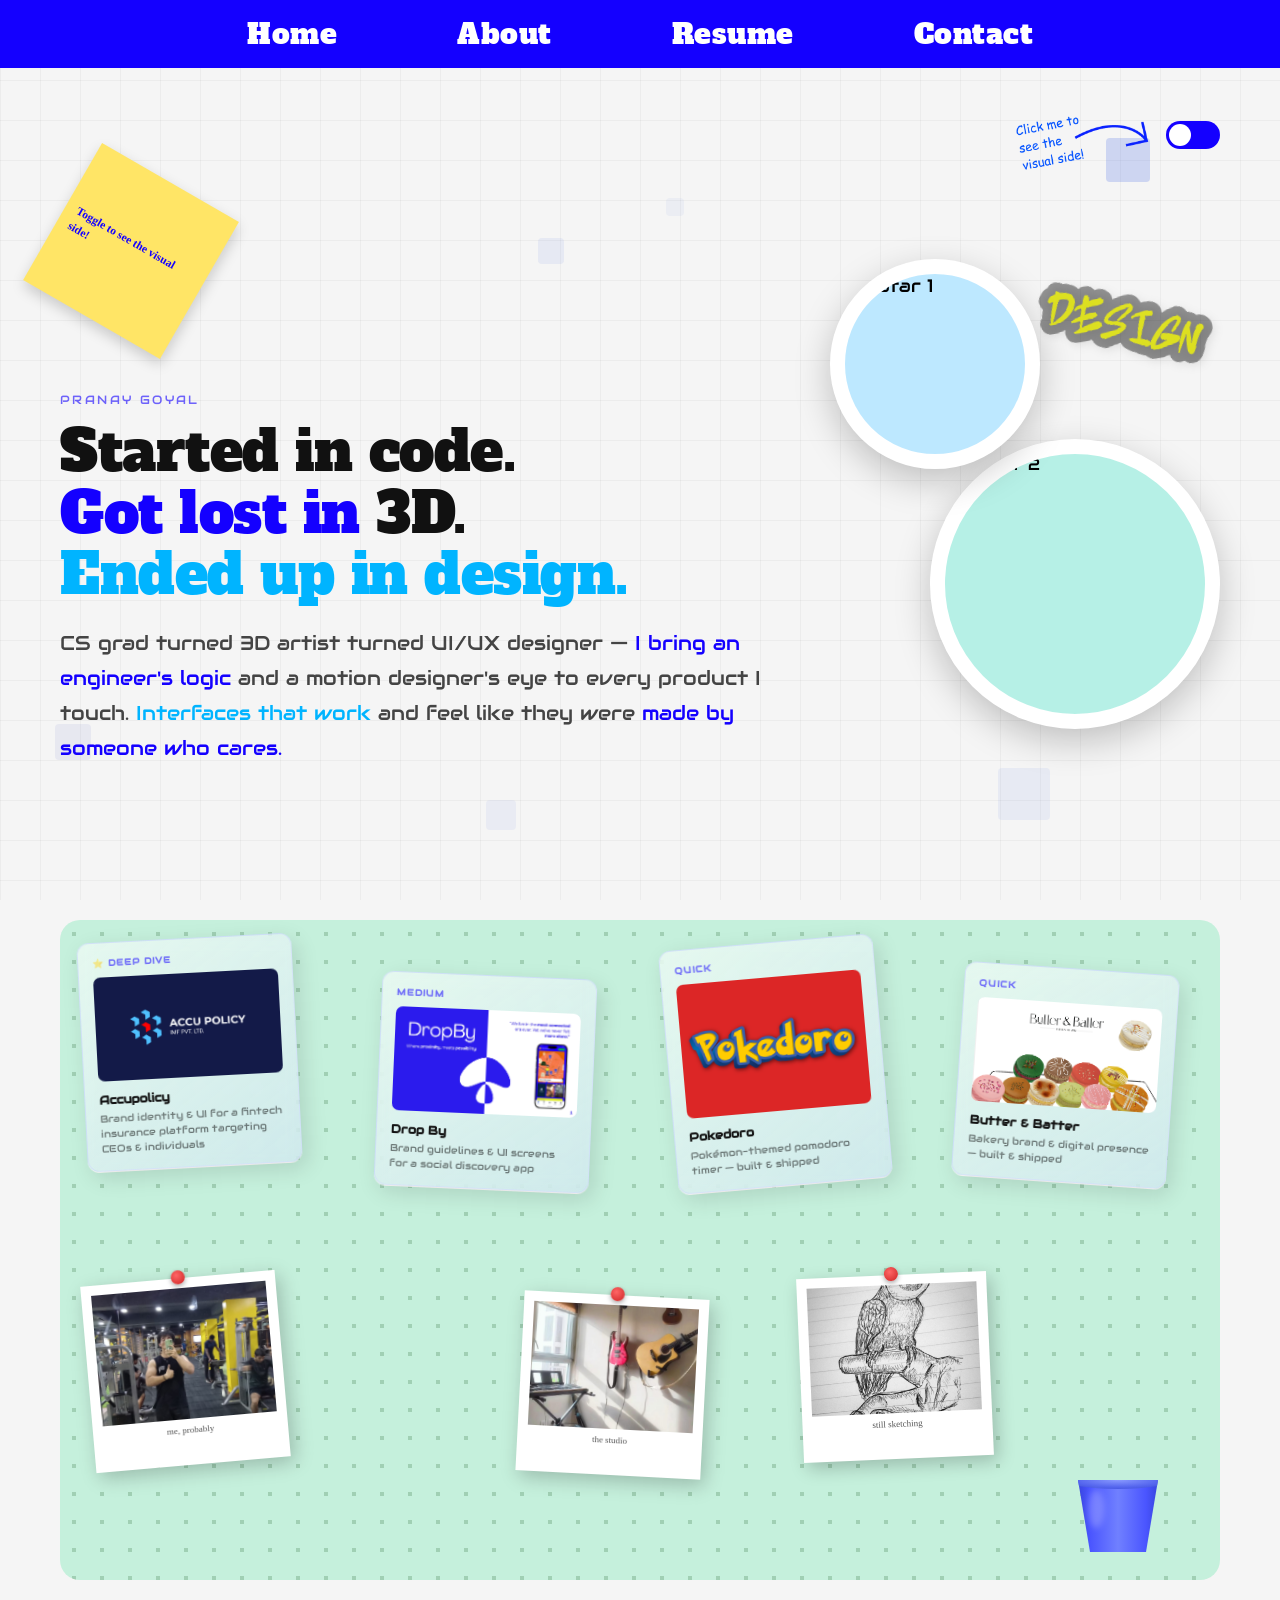
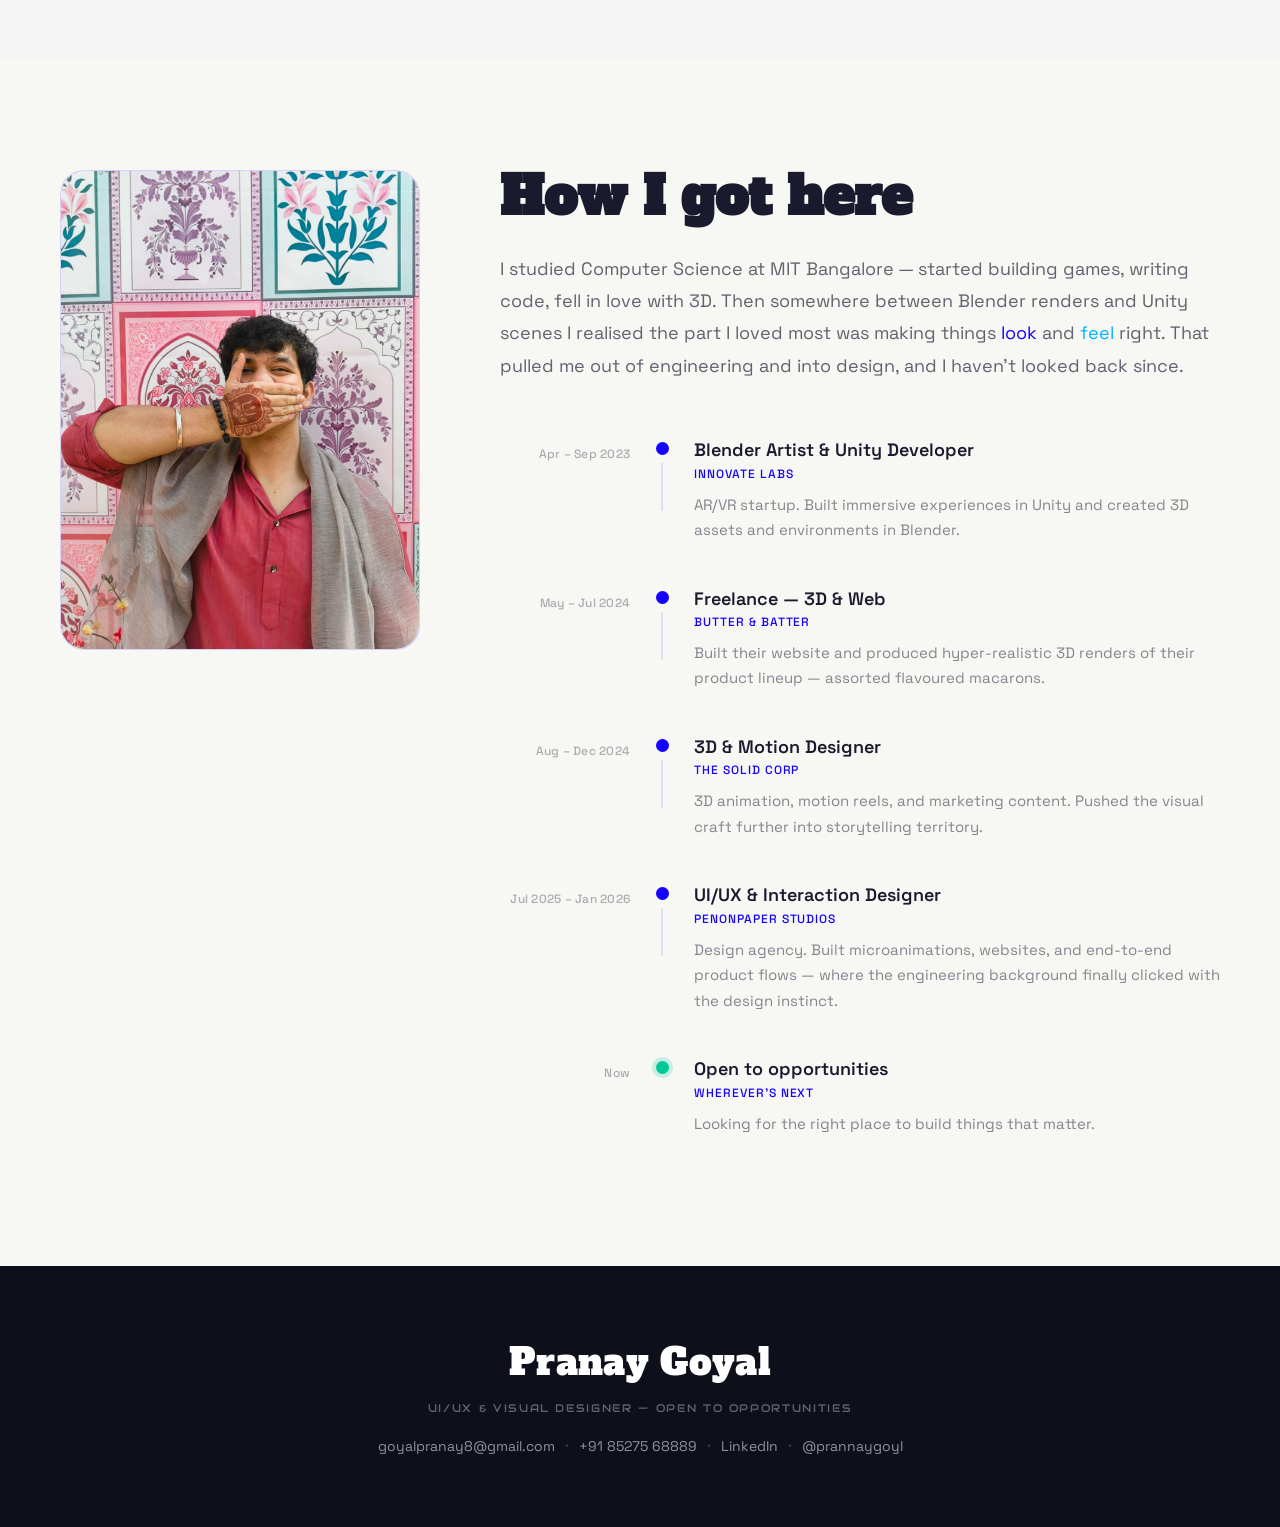
==== index.html @ 70f7b1a8 "ship it" ====
<!DOCTYPE html>
<html lang="en">
<head>
    <meta charset="UTF-8">
    <meta name="viewport" content="width=device-width, initial-scale=1.0">
    <title>Portfolio</title>
    <link href="https://fonts.googleapis.com/css2?family=Alfa+Slab+One&family=Audiowide&family=Space+Grotesk:wght@400;500;600&display=swap" rel="stylesheet">
    <link rel="stylesheet" href="styles.css">
</head>
<body>

    <!-- Canvas for interactive grid -->
    <canvas id="gridCanvas"></canvas>

    <!-- Navbar -->
    <nav>
        <a href="#">Home</a>
        <a href="#about">About</a>
        <a href="assets/PRANAY GOYAL RESUME.pdf" target="_blank">Resume</a>
        <a href="#contact">Contact</a>
    </nav>

    <!-- ===== MAIN HERO ===== -->
    <main class="main-section">

        <!-- Decorative squares -->
        <div class="deco" style="width:44px;height:44px;top:70px;right:130px;"></div>
        <div class="deco" style="width:26px;height:26px;top:170px;left:42%;opacity:0.38;"></div>
        <div class="deco" style="width:52px;height:52px;bottom:90px;right:230px;opacity:0.32;"></div>
        <div class="deco" style="width:30px;height:30px;bottom:80px;left:38%;opacity:0.28;"></div>
        <div class="deco" style="width:18px;height:18px;top:130px;left:52%;opacity:0.22;"></div>
        <div class="deco" style="width:36px;height:36px;bottom:150px;left:55px;opacity:0.28;background:rgba(90,110,195,0.3);"></div>

        <!-- Toggle -->
        <div class="toggle-area" id="toggleArea">
            <img src="assets/VisualSideButton.png" alt="Click to see the visual side" class="toggle-btn-img">
            <div class="toggle-switch"></div>
        </div>

        <!-- Centred hero content -->
        <div class="hero-inner">

            <!-- Left content -->
            <div class="hero-left">
                <div class="sticky-note" id="stickyNote">
                    <p>Toggle to see the visual side!</p>
                </div>

                <p class="hero-name">Pranay Goyal</p>

                <h1 class="hero-headline">
                    Started in code.<br>
                    <span class="blue">Got lost in</span> 3D.<br>
                    <span class="cyan">Ended up in design.</span>
                </h1>

                <p class="hero-body">
                    CS grad turned 3D artist turned UI/UX designer —
                    <span class="blue">I bring an engineer's logic</span> and a
                    motion designer's eye to every product I touch.
                    <span class="cyan">Interfaces that work</span> and feel
                    like they were <span class="blue">made by someone who cares.</span>
                </p>
            </div>

            <!-- Right circles + sticker -->
            <div class="hero-right">
                <div class="circles-wrapper" id="circlesWrapper">
                    <div class="circle circle-1">
                        <img src="assets/avatar1.png" alt="Avatar 1">
                    </div>
                    <div class="circle circle-2">
                        <img src="assets/avatar2.png" alt="Avatar 2">
                    </div>
                    <img src="assets/Grafitti.png" alt="DESIGN" class="design-sticker">
                </div>
            </div>

        </div>
    </main>

    <!-- ===== PEGBOARD ===== -->
    <section class="pegboard-section">
        <div class="pegboard-inner">
            <div class="pegboard" id="pegboard">

                <!-- ===== UX CARDS (light mode) ===== -->
                <div class="project-card" data-type="ux" data-href="accupolicy.html"
                     data-init-top="18" data-init-left="22"
                     style="--rot:-3deg; top:18px; left:22px;">
                    <div class="card-badge">⭐ Deep Dive</div>
                    <div class="card-imgs card-imgs--single">
                        <div class="card-img"><img src="assets/AccupolicyHero.jpg" alt="Accupolicy"></div>
                    </div>
                    <div class="card-title">Accupolicy</div>
                    <div class="card-desc">Brand identity & UI for a fintech insurance platform targeting CEOs & individuals</div>
                </div>

                <div class="project-card" data-type="ux" data-href="dropby.html"
                     data-init-top="55" data-init-left="318"
                     style="--rot:2.5deg; top:55px; left:318px;">
                    <div class="card-badge">Medium</div>
                    <div class="card-imgs card-imgs--single">
                        <div class="card-img"><img src="DropByAssets/ilovepdf_pages-to-jpg/DropBy_page-0001.jpg" alt="Drop By"></div>
                    </div>
                    <div class="card-title">Drop By</div>
                    <div class="card-desc">Brand guidelines & UI screens for a social discovery app</div>
                </div>

                <div class="project-card" data-type="ux" data-href="pokedoro.html"
                     data-init-top="22" data-init-left="608"
                     style="--rot:-5deg; top:22px; left:608px;">
                    <div class="card-badge">Quick</div>
                    <div class="card-imgs card-imgs--single">
                        <div class="card-img"><img src="assets/Screenshot 2025-05-31 222152.png" alt="Pokedoro"></div>
                    </div>
                    <div class="card-title">Pokedoro</div>
                    <div class="card-desc">Pokémon-themed pomodoro timer — built & shipped</div>
                </div>

                <div class="project-card" data-type="ux" data-href="butter-batter.html"
                     data-init-top="48" data-init-left="898"
                     style="--rot:4deg; top:48px; left:898px;">
                    <div class="card-badge">Quick</div>
                    <div class="card-imgs card-imgs--single">
                        <div class="card-img"><img src="assets/image.png" alt="Butter & Batter"></div>
                    </div>
                    <div class="card-title">Butter & Batter</div>
                    <div class="card-desc">Bakery brand & digital presence — built & shipped</div>
                </div>

                <!-- ===== VISUAL CARDS (dark mode) ===== -->
                <div class="project-card visual" data-type="visual" data-href="center-fresh.html"
                     data-init-top="18" data-init-left="22"
                     style="--rot:3deg; top:18px; left:22px;">
                    <div class="card-badge">Medium</div>
                    <div class="card-imgs card-imgs--single">
                        <div class="card-img"><img src="assets/CenterFreshHero.jpg" alt="Center Fresh"></div>
                    </div>
                    <div class="card-title">Center Fresh</div>
                    <div class="card-desc">Brand campaign — visual identity & creative direction</div>
                </div>

                <div class="project-card visual" data-type="visual" data-href="exporio.html"
                     data-init-top="55" data-init-left="318"
                     style="--rot:-2deg; top:55px; left:318px;">
                    <div class="card-badge">Medium</div>
                    <div class="card-imgs card-imgs--single">
                        <div class="card-img"><img src="exporioassets/3.jpg" alt="Exporio"></div>
                    </div>
                    <div class="card-title">Exporio Rebrand</div>
                    <div class="card-desc">Visual rebrand — brand identity & design system</div>
                </div>

                <div class="project-card visual" data-type="visual" data-href="3d-animation.html"
                     data-init-top="22" data-init-left="608"
                     style="--rot:4deg; top:22px; left:608px;">
                    <div class="card-badge">Quick</div>
                    <div class="card-imgs card-imgs--single">
                        <div class="card-img"><img src="assets/ducksducks.png" alt="3D Animation"></div>
                    </div>
                    <div class="card-title">3D Animation</div>
                    <div class="card-desc">Compilation of 3D renders & animation work</div>
                </div>

                <div class="project-card visual" data-type="visual" data-href="motion-reel.html"
                     data-init-top="48" data-init-left="898"
                     style="--rot:-3.5deg; top:48px; left:898px;">
                    <div class="card-badge">Quick</div>
                    <div class="card-imgs card-imgs--single">
                        <div class="card-img"><img src="assets/RenewBuyHero.png" alt="Motion Reel"></div>
                    </div>
                    <div class="card-title">Motion Reel</div>
                    <div class="card-desc">Motion graphics compilation reel</div>
                </div>

                <!-- Photo cards — light mode set -->
                <!-- Photo cards — light mode set -->
                <div class="peg-photo peg-photo--ux" style="width:195px; top:358px; left:28px; transform:rotate(-5deg);">
                    <div class="peg-pin"></div>
                    <img src="assets/WhatsApp Image 2026-03-25 at 07.44.25.jpeg" alt="gym selfie" class="peg-photo-img">
                    <div class="peg-photo-caption">me, probably</div>
                </div>

                <div class="peg-photo peg-photo--ux" style="width:185px; top:375px; left:460px; transform:rotate(3deg);">
                    <div class="peg-pin"></div>
                    <img src="assets/WhatsApp Image 2026-03-25 at 07.41.17.jpeg" alt="guitar room" class="peg-photo-img">
                    <div class="peg-photo-caption">the studio</div>
                </div>

                <div class="peg-photo peg-photo--ux" style="width:190px; top:355px; left:740px; transform:rotate(-2.5deg);">
                    <div class="peg-pin"></div>
                    <img src="assets/WhatsApp Image 2026-03-25 at 07.40.39.jpeg" alt="owl sketch" class="peg-photo-img">
                    <div class="peg-photo-caption">still sketching</div>
                </div>

                <!-- Photo cards — dark mode set -->
                <div class="peg-photo peg-photo--visual" style="width:195px; top:358px; left:28px; transform:rotate(-5deg);">
                    <div class="peg-pin"></div>
                    <img src="assets/GuitarPic.jpeg" alt="playing guitar on stage" class="peg-photo-img">
                    <div class="peg-photo-caption">Influencer era</div>
                </div>

                <div class="peg-photo peg-photo--visual" style="width:185px; top:375px; left:460px; transform:rotate(3deg);">
                    <div class="peg-pin"></div>
                    <img src="assets/WhatsApp Image 2026-03-25 at 07.44.25.jpeg" alt="gym selfie" class="peg-photo-img">
                    <div class="peg-photo-caption">me, probably</div>
                </div>

                <div class="peg-photo peg-photo--visual" style="width:190px; top:355px; left:740px; transform:rotate(-2.5deg);">
                    <div class="peg-pin"></div>
                    <img src="assets/WhatsApp Image 2026-03-25 at 07.38.11.jpeg" alt="mountain vibes" class="peg-photo-img">
                    <div class="peg-photo-caption">vibes only</div>
                </div>

                <!-- Skills bin -->
                <div class="skills-bin">
                    <!-- Light mode: UX tools -->
                    <div class="bin-cards bin-cards--ux">
                        <div class="skill-tile">
                            <!-- Figma (inline SVG — PDF not usable as img) -->
                            <svg viewBox="0 0 24 24" fill="#1E1E1E" width="26" height="26" xmlns="http://www.w3.org/2000/svg"><path d="M15.852 8.981h-4.588V0h4.588c2.476 0 4.49 2.014 4.49 4.49s-2.014 4.491-4.49 4.491zM12.735 7.51h3.117c1.665 0 3.019-1.355 3.019-3.019s-1.355-3.019-3.019-3.019h-3.117V7.51zm0 1.471H8.148c-2.476 0-4.49-2.014-4.49-4.49S5.672 0 8.148 0h4.588v8.981zm-4.587-7.51c-1.665 0-3.019 1.355-3.019 3.019s1.354 3.02 3.019 3.02h3.117V1.471H8.148zm4.587 15.019H8.148c-2.476 0-4.49-2.014-4.49-4.49s2.014-4.49 4.49-4.49h4.588v8.98zM8.148 8.981c-1.665 0-3.019 1.355-3.019 3.019s1.355 3.019 3.019 3.019h3.117V8.981H8.148zM8.172 24c-2.489 0-4.515-2.014-4.515-4.49s2.014-4.49 4.49-4.49h4.588v4.441c0 2.503-2.047 4.539-4.563 4.539zm-.024-7.51a3.023 3.023 0 0 0-3.019 3.019c0 1.665 1.365 3.019 3.044 3.019 1.705 0 3.093-1.376 3.093-3.068v-2.97H8.148zm7.704 0h-.098c-2.476 0-4.49-2.014-4.49-4.49s2.014-4.49 4.49-4.49h.098c2.476 0 4.49 2.014 4.49 4.49s-2.014 4.49-4.49 4.49zm-.097-7.509c-1.665 0-3.019 1.355-3.019 3.019s1.355 3.019 3.019 3.019h.098c1.665 0 3.019-1.355 3.019-3.019s-1.355-3.019-3.019-3.019h-.098z"/></svg>
                        </div>
                        <div class="skill-tile">
                            <img src="assets/Adobe Illustrator CC Old.svg" alt="Adobe Illustrator">
                        </div>
                        <div class="skill-tile">
                            <img src="assets/Claude.svg" alt="Claude">
                        </div>
                    </div>
                    <!-- Dark mode: Motion & 3D tools -->
                    <div class="bin-cards bin-cards--visual">
                        <div class="skill-tile">
                            <img src="assets/Adobe After Effects.svg" alt="After Effects">
                        </div>
                        <div class="skill-tile">
                            <img src="assets/Adobe Premiere 2020 Years.svg" alt="Premiere Pro" style="width:48px;height:48px;">
                        </div>
                        <div class="skill-tile">
                            <!-- Blender (no file provided — inline SVG) -->
                            <svg viewBox="0 0 24 24" fill="#1E1E1E" width="26" height="26" xmlns="http://www.w3.org/2000/svg"><path d="M12.51 13.214c.046-.8.438-1.506 1.03-2.006a3.424 3.424 0 0 1 2.212-.79c.85 0 1.631.3 2.211.79.592.5.983 1.206 1.028 2.005.045.823-.285 1.586-.865 2.153a3.389 3.389 0 0 1-2.374.938 3.393 3.393 0 0 1-2.376-.938c-.58-.567-.91-1.33-.865-2.152M7.35 14.831c.006.314.106.922.256 1.398a7.372 7.372 0 0 0 1.593 2.757 8.227 8.227 0 0 0 2.787 2.001 8.947 8.947 0 0 0 3.66.76 8.964 8.964 0 0 0 3.657-.772 8.285 8.285 0 0 0 2.785-2.01 7.428 7.428 0 0 0 1.592-2.762 6.964 6.964 0 0 0 .25-3.074 7.123 7.123 0 0 0-1.016-2.779 7.764 7.764 0 0 0-1.852-2.043h.002L13.566 2.55l-.02-.015c-.492-.378-1.319-.376-1.86.002-.547.382-.609 1.015-.123 1.415l-.001.001 3.126 2.543-9.53.01h-.013c-.788.001-1.545.518-1.695 1.172-.154.665.38 1.217 1.2 1.22V8.9l4.83-.01-8.62 6.617-.034.025c-.813.622-1.075 1.658-.563 2.313.52.667 1.625.668 2.447.004L7.414 14s-.069.52-.063.831zm12.09 1.741c-.97.988-2.326 1.548-3.795 1.55-1.47.004-2.827-.552-3.797-1.538a4.51 4.51 0 0 1-1.036-1.622 4.282 4.282 0 0 1 .282-3.519 4.702 4.702 0 0 1 1.153-1.371c.942-.768 2.141-1.183 3.396-1.185 1.256-.002 2.455.41 3.398 1.175.48.391.87.854 1.152 1.367a4.28 4.28 0 0 1 .522 1.706 4.236 4.236 0 0 1-.239 1.811 4.54 4.54 0 0 1-1.035 1.626"/></svg>
                        </div>
                    </div>
                    <div class="bin-bucket"></div>
                </div>

            </div>
        </div>
    </section>

    <!-- ===== JOURNEY SECTION ===== -->
    <section class="journey-section" id="about">
        <div class="journey-inner">

            <!-- Big photo column -->
            <div class="journey-photo-col">
                <div class="journey-photo">
                    <img src="assets/MehendiPic.jpeg" alt="Pranay Goyal" style="width:100%;height:100%;object-fit:cover;object-position:center top;border-radius:inherit;display:block;">
                </div>
            </div>

            <!-- Content column -->
            <div class="journey-content-col">

            <div class="journey-header">
                <h2 class="journey-title">How I got here</h2>
                <p class="journey-bio">
                    I studied Computer Science at MIT Bangalore — started building games, writing code,
                    fell in love with 3D. Then somewhere between Blender renders and Unity scenes I realised
                    the part I loved most was making things <span class="blue">look</span> and
                    <span class="cyan">feel</span> right. That pulled me out of engineering and into design,
                    and I haven't looked back since.
                </p>
            </div>

            <div class="timeline">

                <div class="tl-entry">
                    <div class="tl-left">
                        <span class="tl-date">Apr – Sep 2023</span>
                    </div>
                    <div class="tl-mid">
                        <div class="tl-dot"></div>
                        <div class="tl-line"></div>
                    </div>
                    <div class="tl-right">
                        <div class="tl-role">Blender Artist & Unity Developer</div>
                        <div class="tl-company">Innovate Labs</div>
                        <div class="tl-desc">AR/VR startup. Built immersive experiences in Unity and created 3D assets and environments in Blender.</div>
                    </div>
                </div>

                <div class="tl-entry">
                    <div class="tl-left">
                        <span class="tl-date">May – Jul 2024</span>
                    </div>
                    <div class="tl-mid">
                        <div class="tl-dot"></div>
                        <div class="tl-line"></div>
                    </div>
                    <div class="tl-right">
                        <div class="tl-role">Freelance — 3D & Web</div>
                        <div class="tl-company">Butter & Batter</div>
                        <div class="tl-desc">Built their website and produced hyper-realistic 3D renders of their product lineup — assorted flavoured macarons.</div>
                    </div>
                </div>

                <div class="tl-entry">
                    <div class="tl-left">
                        <span class="tl-date">Aug – Dec 2024</span>
                    </div>
                    <div class="tl-mid">
                        <div class="tl-dot"></div>
                        <div class="tl-line"></div>
                    </div>
                    <div class="tl-right">
                        <div class="tl-role">3D & Motion Designer</div>
                        <div class="tl-company">The Solid Corp</div>
                        <div class="tl-desc">3D animation, motion reels, and marketing content. Pushed the visual craft further into storytelling territory.</div>
                    </div>
                </div>

                <div class="tl-entry">
                    <div class="tl-left">
                        <span class="tl-date">Jul 2025 – Jan 2026</span>
                    </div>
                    <div class="tl-mid">
                        <div class="tl-dot"></div>
                        <div class="tl-line"></div>
                    </div>
                    <div class="tl-right">
                        <div class="tl-role">UI/UX & Interaction Designer</div>
                        <div class="tl-company">PenOnPaper Studios</div>
                        <div class="tl-desc">Design agency. Built microanimations, websites, and end-to-end product flows — where the engineering background finally clicked with the design instinct.</div>
                    </div>
                </div>

                <div class="tl-entry tl-now">
                    <div class="tl-left">
                        <span class="tl-date">Now</span>
                    </div>
                    <div class="tl-mid">
                        <div class="tl-dot"></div>
                    </div>
                    <div class="tl-right">
                        <div class="tl-role">Open to opportunities</div>
                        <div class="tl-company">Wherever's next</div>
                        <div class="tl-desc">Looking for the right place to build things that matter.</div>
                    </div>
                </div>

            </div><!-- end timeline -->
            </div><!-- end journey-content-col -->
        </div><!-- end journey-inner -->
    </section>

    <!-- ===== FOOTER ===== -->
    <footer class="site-footer" id="contact">
        <div class="footer-inner">
            <div class="footer-name">Pranay Goyal</div>
            <div class="footer-tagline">UI/UX & Visual Designer — open to opportunities</div>
            <div class="footer-links">
                <a href="mailto:goyalpranay8@gmail.com" class="footer-link">goyalpranay8@gmail.com</a>
                <span class="footer-dot">·</span>
                <a href="tel:+918527568889" class="footer-link">+91 85275 68889</a>
                <span class="footer-dot">·</span>
                <a href="https://www.linkedin.com/in/pranay-goyal-0a65b3248/" target="_blank" class="footer-link">LinkedIn</a>
                <span class="footer-dot">·</span>
                <a href="https://www.instagram.com/prannaygoyl" target="_blank" class="footer-link">@prannaygoyl</a>
            </div>
        </div>
    </footer>

    <script src="script.js"></script>
</body>
</html>
---- styles.css ----
:root {
    --blue: #1400FF;
    --cyan: #00B4FF;
}

* { margin: 0; padding: 0; box-sizing: border-box; }

.no-transition, .no-transition * { transition: none !important; }

body {
    font-family: 'Audiowide', sans-serif;
    background: #f5f5f5;
    overflow-x: hidden;
    transition: background 0.5s ease, color 0.5s ease;
}

/* ==================== VISUAL MODE (inverted) ==================== */
body.visual-mode {
    background: #0d0d1a;
}

body.visual-mode nav {
    background: #0a0aee;
}

body.visual-mode .hero-headline {
    color: #ffffff;
}

body.visual-mode .hero-body {
    color: #b0b8cc;
}

body.visual-mode .blue {
    color: #6677ff;
}

body.visual-mode .cyan {
    color: #00d4ff;
}

body.visual-mode .toggle-label {
    color: #ddd;
}

body.visual-mode .sticky-note {
    background: #2a2a1a;
    box-shadow: 3px 5px 14px rgba(0,0,0,0.5);
}

body.visual-mode .sticky-note p:first-child {
    color: #6677ff;
}

body.visual-mode .deco {
    background: rgba(80, 100, 255, 0.18);
}

body.visual-mode .pegboard {
    background-color: #03080f;
    background-image: radial-gradient(circle, rgba(0, 255, 180, 0.3) 2.5px, transparent 2.5px);
    box-shadow:
        inset 0 0 60px rgba(0, 255, 180, 0.06),
        inset 0 0 120px rgba(0, 100, 255, 0.08),
        0 0 40px rgba(0, 200, 150, 0.12);
}

/* ==================== GRID BACKGROUND ==================== */
#gridCanvas {
    position: fixed;
    inset: 0;
    z-index: 0;
    pointer-events: none;
}

/* ==================== NAVBAR ==================== */
nav {
    position: relative;
    z-index: 100;
    background: var(--blue);
    display: flex;
    justify-content: center;
    gap: 120px;
    padding: 15px 0;
}

nav a {
    font-family: 'Alfa Slab One', serif;
    font-size: 28px;
    color: white;
    text-decoration: none;
    letter-spacing: 0.5px;
    transition: opacity 0.2s;
}
nav a:hover { opacity: 0.75; }

/* ==================== MAIN SECTION ==================== */
.main-section {
    position: relative;
    z-index: 1;
    min-height: calc(100vh - 58px);
    display: flex;
    align-items: center;
    justify-content: center;
    padding: 80px 60px 60px;
    overflow: hidden;
}

.hero-inner {
    display: flex;
    align-items: center;
    justify-content: center;
    width: 100%;
    max-width: 1400px;
    gap: 30px;
}

/* Decorative scattered squares */
.deco {
    position: absolute;
    border-radius: 4px;
    background: rgba(100, 130, 230, 0.28);
    pointer-events: none;
}

/* ==================== TOGGLE ==================== */
.toggle-area {
    position: absolute;
    top: 28px;
    right: 60px;
    display: flex;
    align-items: center;
    gap: 12px;
    cursor: pointer;
    user-select: none;
}

.toggle-btn-img {
    width: 140px;
    height: auto;
    object-fit: contain;
    transition: transform 0.2s;
}

.toggle-area:hover .toggle-btn-img { transform: scale(1.05); }

/* Blue toggle switch */
.toggle-switch {
    width: 54px;
    height: 28px;
    background: var(--blue);
    border-radius: 14px;
    position: relative;
    flex-shrink: 0;
    transition: background 0.3s;
}

.toggle-switch::after {
    content: '';
    position: absolute;
    width: 22px;
    height: 22px;
    background: white;
    border-radius: 50%;
    top: 3px;
    left: 3px;
    transition: transform 0.35s cubic-bezier(0.34, 1.56, 0.64, 1);
}

.toggle-area.on .toggle-switch::after { transform: translateX(26px); }

/* ==================== HERO LEFT ==================== */
.hero-left {
    flex: 1;
    max-width: 780px;
    position: relative;
    padding-top: 160px;
}

/* Sticky note */
.sticky-note {
    position: absolute;
    top: -60px;
    left: -8px;
    width: 158px;
    height: 158px;
    background: #FFE566;
    padding: 14px 12px;
    transform: rotate(30deg);
    box-shadow: 3px 5px 14px rgba(0,0,0,0.18);
    cursor: pointer;
    display: flex;
    flex-direction: column;
    justify-content: space-around;
    transition: transform 0.25s ease, box-shadow 0.25s ease;
}

.sticky-note:hover {
    transform: rotate(30deg) translateY(-12px);
    box-shadow: 6px 18px 32px rgba(0,0,0,0.25);
}

.sticky-note p {
    font-family: 'Comic Sans MS', 'Comic Sans', cursive;
    font-size: 11.5px;
    font-weight: 700;
    line-height: 1.45;
}
.sticky-note p { color: var(--blue); }

.hero-name {
    font-family: 'Audiowide', sans-serif;
    font-size: 12px;
    font-weight: 400;
    letter-spacing: 0.2em;
    text-transform: uppercase;
    color: var(--blue);
    opacity: 0.6;
    margin: 0 0 14px;
}

body.visual-mode .hero-name { color: #6af0c8; }

.hero-headline {
    font-family: 'Alfa Slab One', serif;
    font-size: 56px;
    font-weight: 400;
    line-height: 1.1;
    letter-spacing: -0.5px;
    color: #111;
}

.blue { color: var(--blue); }
.cyan { color: var(--cyan); }

.hero-body {
    margin-top: 20px;
    font-family: 'Audiowide', sans-serif;
    font-size:20px;
    line-height: 1.75;
    color: #444;
    max-width: 720px;
}

/* ==================== HERO RIGHT ==================== */
.hero-right {
    flex: 0 0 420px;
    position: relative;
    height: 520px;
    margin-left: 0;
}

.circles-wrapper {
    position: relative;
    width: 100%;
    height: 100%;
}

.circle {
    position: absolute;
    border-radius: 91%;
    overflow: hidden;
    display: flex;
    align-items: flex-end;
    justify-content: center;
    border: 15px solid white;
    box-shadow: 0 12px 36px rgba(0,0,0,0.22);
    transition:
        top 0.55s cubic-bezier(0.34, 1.56, 0.64, 1),
        left 0.55s cubic-bezier(0.34, 1.56, 0.64, 1),
        width 0.55s cubic-bezier(0.34, 1.56, 0.64, 1),
        height 0.55s cubic-bezier(0.34, 1.56, 0.64, 1);
}

.circle img {
    width: 100%;
    height: 100%;
    object-fit: cover;
    object-position: center center;
}

.circle-1 img {
    object-fit: cover;
    object-position: center top;
    transform: scale(1.15);
    transform-origin: top center;
}

/* Default: circle-1 (blue) small, circle-2 (green) large */
.circle-1 { background: #BDE8FF; width: 210px; height: 210px; top: 20px;  left: 30px;  z-index: 2; }
.circle-2 { background: #B6F0E6; width: 290px; height: 290px; top: 200px; left: 130px; z-index: 1; }

/* Swapped: circle-1 becomes large, circle-2 becomes small */
.circles-wrapper.swapped .circle-1 { width: 290px; height: 290px; top: 200px; left: 130px; }
.circles-wrapper.swapped .circle-2 { width: 210px; height: 210px; top: 20px;  left: 30px; }

.design-sticker {
    position: absolute;
    top: 20px;
    right: 0;
    width: 192px;
    z-index: 0;
    pointer-events: none;
    transform: rotate(-9deg);
    filter: drop-shadow(2px 3px 5px rgba(0,0,0,0.2));
}

/* ==================== PEGBOARD SECTION ==================== */
.pegboard-section {
    position: relative;
    z-index: 1;
    padding: 10px 60px 80px;
    display: flex;
    justify-content: center;
}

.pegboard-inner {
    width: 100%;
    max-width: 1200px;
}

.pegboard {
    background: #C5F0DC;
    background-image: radial-gradient(circle, rgba(140, 190, 158, 0.65) 2.5px, transparent 2.5px);
    background-size: 28px 28px;
    border-radius: 20px;
    min-height: 660px;
    position: relative;
    overflow: visible;
}

/* ==================== PROJECT CARD ==================== */
.project-card {
    position: absolute;
    width: 215px;
    background: linear-gradient(145deg, rgba(255,255,255,0.55) 0%, rgba(220,228,255,0.45) 100%);
    backdrop-filter: blur(8px);
    -webkit-backdrop-filter: blur(8px);
    border: 1px solid rgba(200, 210, 255, 0.5);
    border-radius: 12px;
    padding: 14px;
    cursor: grab;
    transform: rotate(var(--rot, 0deg));
    box-shadow: 5px 7px 22px rgba(0,0,0,0.12), 0 1px 0 rgba(255,255,255,1);
    user-select: none;
    opacity: 1;
    transition: opacity 0.35s ease, box-shadow 0.2s ease;
}

/* Visual cards hidden by default */
.project-card[data-type="visual"] {
    opacity: 0;
    pointer-events: none;
}

/* On visual mode: show visual cards, hide ux cards */
body.visual-mode .project-card[data-type="visual"] {
    opacity: 1;
    pointer-events: auto;
}

body.visual-mode .project-card[data-type="ux"] {
    opacity: 0;
    pointer-events: none;
}

/* Visual cards — frosted glass neon */
.project-card.visual {
    background: linear-gradient(135deg, rgba(0,200,150,0.25) 0%, rgba(0,87,255,0.25) 100%);
    backdrop-filter: blur(12px);
    -webkit-backdrop-filter: blur(12px);
    border: 1px solid rgba(0, 255, 180, 0.25);
    box-shadow:
        0 0 12px rgba(0, 255, 180, 0.35),
        0 0 32px rgba(0, 80, 255, 0.2),
        5px 7px 22px rgba(0,0,0,0.4);
}

.project-card.visual .card-title { color: #fff; }
.project-card.visual .card-badge { color: rgba(200, 255, 235, 0.7); }
.project-card.visual .card-desc  { color: rgba(200, 240, 255, 0.65); }
.project-card.visual .card-img   { background: rgba(255,255,255,0.12); }

.project-card.dragging {
    cursor: grabbing;
    box-shadow: 12px 14px 32px rgba(0,0,0,0.32);
    transform: rotate(var(--rot, 0deg)) scale(1.04);
}

.card-badge {
    font-size: 9px;
    font-weight: 800;
    color: var(--blue);
    opacity: 0.55;
    text-transform: uppercase;
    letter-spacing: 1px;
    margin-bottom: 8px;
}

.card-imgs {
    display: grid;
    grid-template-columns: 1fr 1fr;
    gap: 8px;
    margin-bottom: 11px;
}

.card-imgs--single {
    grid-template-columns: 1fr;
}

.card-imgs--single .card-img {
    height: auto;
}

.card-imgs--single .card-img img {
    width: 100%;
    display: block;
    border-radius: 7px;
    object-fit: contain;
}

.card-img {
    height: 74px;
    background: rgba(0,0,80,0.06);
    border-radius: 7px;
}

/* Exporio card — 20% wider */
.project-card[data-href="exporio.html"] {
    width: 258px;
}

.card-title {
    color: #111;
    font-size: 12px;
    font-weight: 700;
    margin-bottom: 4px;
}

.card-desc {
    color: rgba(0,0,0,0.5);
    font-size: 10px;
    line-height: 1.5;
}

/* ==================== SKILLS BIN (BUCKET) ==================== */
.skills-bin {
    position: absolute;
    bottom: 28px;
    right: 52px;
    width: 100px;
    cursor: pointer;
}

/* Cards stacked at angles, behind the bucket — covered until hover */
.bin-cards {
    position: absolute;
    bottom: 0;
    left: 50%;
    width: 0;
    height: 0;
}

.bin-cards--visual { display: none; }
body.visual-mode .bin-cards--ux { display: none; }
body.visual-mode .bin-cards--visual { display: block; }

.skill-tile {
    position: absolute;
    bottom: 20px;
    left: 0;
    width: 54px;
    height: 70px;
    margin-left: -27px;
    border-radius: 9px;
    color: white;
    display: flex;
    align-items: center;
    justify-content: center;
    text-align: center;
    line-height: 1.3;
    padding: 5px;
    transform-origin: bottom center;
    transition: transform 0.38s cubic-bezier(0.34, 1.56, 0.64, 1);
}

/* Resting: small fan hidden inside bucket */
.skill-tile:nth-child(1) {
    background: #fff;
    box-shadow: 2px 2px 8px rgba(0,0,0,0.2);
    transform: rotate(-28deg) scale(0.6);
    z-index: 1;
    transition-delay: 0.1s;
}
.skill-tile:nth-child(2) {
    background: #fff;
    box-shadow: 2px 2px 8px rgba(0,0,0,0.2);
    transform: rotate(-6deg) scale(0.6);
    z-index: 2;
    transition-delay: 0.05s;
}
.skill-tile:nth-child(3) {
    background: #fff;
    box-shadow: 2px 2px 8px rgba(0,0,0,0.2);
    transform: rotate(18deg) scale(0.6);
    z-index: 3;
    transition-delay: 0s;
}

.skill-tile img,
.skill-tile svg {
    width: 36px;
    height: 36px;
    pointer-events: none;
    display: block;
    flex-shrink: 0;
    object-fit: contain;
}

/* Hover: shoot out and grow to full size */
.skills-bin:hover .skill-tile:nth-child(1) {
    transform: rotate(-28deg) translateY(-100px) scale(1);
    transition-delay: 0s;
}
.skills-bin:hover .skill-tile:nth-child(2) {
    transform: rotate(-6deg) translateY(-100px) scale(1);
    transition-delay: 0.06s;
}
.skills-bin:hover .skill-tile:nth-child(3) {
    transform: rotate(18deg) translateY(-100px) scale(1);
    transition-delay: 0.12s;
}

/* Bucket body — trapezoid with gradient for 3D depth */
.bin-bucket {
    width: 100px;
    height: 72px;
    background: linear-gradient(
        to right,
        #2a38c4 0%,
        #4A55FF 22%,
        #7080FF 50%,
        #4A55FF 78%,
        #2a38c4 100%
    );
    clip-path: polygon(10% 0%, 90% 0%, 78% 100%, 22% 100%);
    position: relative;
    z-index: 5;
    display: flex;
    align-items: center;
    justify-content: center;
    transition: filter 0.2s;
}

.skills-bin:hover .bin-bucket { filter: brightness(1.1); }

/* Bucket rim — elliptical top edge */
.bin-bucket::before {
    content: '';
    position: absolute;
    top: -9px;
    left: 50%;
    transform: translateX(-50%);
    width: 108px;
    height: 18px;
    background: radial-gradient(ellipse at center, #8899FF 0%, #5566EE 55%, #3344CC 100%);
    border-radius: 50%;
}

/* Bucket inner sheen */
.bin-bucket::after {
    content: '';
    position: absolute;
    top: 14%;
    left: 20%;
    width: 16%;
    height: 52%;
    background: rgba(255,255,255,0.22);
    border-radius: 50%;
    filter: blur(3px);
}


/* ==================== PEGBOARD PHOTOS ==================== */
.peg-photo {
    position: absolute;
    background: white;
    padding: 10px 10px 30px;
    box-shadow: 4px 6px 18px rgba(0,0,0,0.22);
    cursor: grab;
    user-select: none;
}

.peg-photo:active { cursor: grabbing; }

/* shared base — works for both img and div */
.peg-photo-img {
    width: 100%;
    aspect-ratio: 4/3;
    display: block;
    object-fit: cover;
    background: #dde8e4;
}

/* placeholder div only */
div.peg-photo-img {
    display: flex;
    align-items: center;
    justify-content: center;
    font-family: 'Audiowide', sans-serif;
    font-size: 9px;
    color: #aaa;
}

.peg-photo-caption {
    margin-top: 6px;
    font-family: 'Comic Sans MS', cursive;
    font-size: 9px;
    color: #555;
    text-align: center;
}

.peg-pin {
    position: absolute;
    top: -8px;
    left: 50%;
    transform: translateX(-50%);
    width: 14px;
    height: 14px;
    background: radial-gradient(circle at 40% 35%, #ff6666, #cc2222);
    border-radius: 50%;
    box-shadow: 0 2px 5px rgba(0,0,0,0.35);
    z-index: 2;
}

/* Light/dark mode photo set toggling */
.peg-photo--visual { display: none; }
body.visual-mode .peg-photo--ux { display: none; }
body.visual-mode .peg-photo--visual { display: block; }

/* Visual mode: photo cards styled explicitly */
body.visual-mode .peg-photo {
    background: #03080f;
    box-shadow: 0 0 14px rgba(0, 120, 255, 0.4);
}

body.visual-mode div.peg-photo-img {
    background: rgba(0, 120, 255, 0.1);
    color: rgba(77, 166, 255, 0.5);
}

body.visual-mode .peg-photo-caption {
    color: rgba(77, 166, 255, 0.7);
}

/* Visual mode: bucket matches card colour */
body.visual-mode .bin-bucket {
    background: linear-gradient(
        to right,
        #0a1a40 0%,
        #1a3a8a 22%,
        #2a55cc 50%,
        #1a3a8a 78%,
        #0a1a40 100%
    );
    box-shadow: 0 0 16px rgba(0, 120, 255, 0.55);
}

body.visual-mode .bin-bucket::before {
    background: radial-gradient(ellipse at center, #1a4aff 0%, #0a2acc 55%, #051580 100%);
}

/* =============================================
   JOURNEY / ABOUT SECTION
   ============================================= */

.journey-section {
    padding: 110px 60px 130px;
    background: rgba(248, 248, 244, 0.82);
    backdrop-filter: blur(2px);
    position: relative;
}

.journey-inner {
    max-width: 1200px;
    margin: 0 auto;
    display: grid;
    grid-template-columns: 360px 1fr;
    gap: 80px;
    align-items: start;
}

/* ---- Photo column ---- */
.journey-photo-col {
    position: sticky;
    top: 80px;
}

.journey-photo {
    width: 100%;
    aspect-ratio: 3 / 4;
    border-radius: 24px;
    overflow: hidden;
    background: rgba(20, 0, 255, 0.06);
    border: 1.5px solid rgba(20, 0, 255, 0.1);
}

.journey-photo img {
    width: 100%;
    height: 100%;
    object-fit: cover;
    display: block;
}

.journey-photo-placeholder {
    width: 100%;
    height: 100%;
    display: flex;
    align-items: center;
    justify-content: center;
    font-family: 'Space Grotesk', sans-serif;
    font-size: 13px;
    color: rgba(20, 0, 255, 0.25);
    letter-spacing: 0.05em;
}

/* ---- Content column ---- */
.journey-header {
    margin-bottom: 56px;
}

.journey-title {
    font-family: 'Alfa Slab One', serif;
    font-size: 52px;
    color: #1a1a2e;
    margin: 0 0 28px;
    line-height: 1.05;
}

.journey-bio {
    font-family: 'Space Grotesk', sans-serif;
    font-size: 18px;
    color: rgba(26, 26, 46, 0.68);
    line-height: 1.8;
    margin: 0;
    font-weight: 400;
}

/* ---- Timeline ---- */
.timeline {
    position: relative;
}

.tl-entry {
    display: grid;
    grid-template-columns: 130px 28px 1fr;
    gap: 0 18px;
    align-items: flex-start;
}

.tl-left {
    padding-top: 4px;
    text-align: right;
}

.tl-date {
    font-family: 'Space Grotesk', sans-serif;
    font-size: 12px;
    font-weight: 500;
    color: rgba(26, 26, 46, 0.35);
    letter-spacing: 0.02em;
    white-space: nowrap;
}

.tl-mid {
    display: flex;
    flex-direction: column;
    align-items: center;
}

.tl-dot {
    width: 13px;
    height: 13px;
    border-radius: 50%;
    background: #1400ff;
    flex-shrink: 0;
    margin-top: 4px;
    position: relative;
    z-index: 1;
}

.tl-line {
    width: 2px;
    flex: 1;
    min-height: 48px;
    background: rgba(20, 0, 255, 0.1);
    margin: 8px 0;
}

.tl-right {
    padding-bottom: 44px;
}

.tl-role {
    font-family: 'Space Grotesk', sans-serif;
    font-size: 18px;
    font-weight: 600;
    color: #1a1a2e;
    margin-bottom: 4px;
    line-height: 1.3;
}

.tl-company {
    font-family: 'Space Grotesk', sans-serif;
    font-size: 12px;
    font-weight: 500;
    color: #1400ff;
    letter-spacing: 0.08em;
    text-transform: uppercase;
    margin-bottom: 10px;
}

.tl-desc {
    font-family: 'Space Grotesk', sans-serif;
    font-size: 15px;
    font-weight: 400;
    color: rgba(26, 26, 46, 0.52);
    line-height: 1.7;
}

/* "Now" entry — pulsing dot */
.tl-now .tl-dot {
    background: #00c896;
    box-shadow: 0 0 0 4px rgba(0, 200, 150, 0.2);
    animation: tl-pulse 2.2s ease-in-out infinite;
}

.tl-now .tl-right {
    padding-bottom: 0;
}

@keyframes tl-pulse {
    0%, 100% { box-shadow: 0 0 0 4px rgba(0, 200, 150, 0.2); }
    50%       { box-shadow: 0 0 0 9px rgba(0, 200, 150, 0.07); }
}

/* ---- Visual mode overrides ---- */
body.visual-mode .journey-section {
    background: rgba(6, 13, 26, 0.85);
}

body.visual-mode .journey-photo {
    background: rgba(77, 166, 255, 0.05);
    border-color: rgba(77, 166, 255, 0.12);
}

body.visual-mode .journey-photo-placeholder {
    color: rgba(77, 166, 255, 0.2);
}

body.visual-mode .journey-title {
    color: #ffffff;
}

body.visual-mode .journey-bio {
    color: rgba(160, 200, 255, 0.62);
}

body.visual-mode .tl-date {
    color: rgba(100, 160, 255, 0.32);
}

body.visual-mode .tl-dot {
    background: #4da6ff;
}

body.visual-mode .tl-line {
    background: rgba(77, 166, 255, 0.1);
}

body.visual-mode .tl-role {
    color: #e0f0ff;
}

body.visual-mode .tl-company {
    color: #4da6ff;
}

body.visual-mode .tl-desc {
    color: rgba(160, 200, 255, 0.45);
}

body.visual-mode .tl-now .tl-dot {
    background: #00ffb2;
    animation: tl-pulse-dark 2.2s ease-in-out infinite;
}

@keyframes tl-pulse-dark {
    0%, 100% { box-shadow: 0 0 0 4px rgba(0, 255, 178, 0.15), 0 0 14px rgba(0, 255, 178, 0.4); }
    50%       { box-shadow: 0 0 0 9px rgba(0, 255, 178, 0.05), 0 0 28px rgba(0, 255, 178, 0.6); }
}

/* ==================== FOOTER ==================== */
.site-footer {
    position: relative;
    z-index: 1;
    background: #0d0f1a;
    padding: 72px 60px;
    text-align: center;
}

.footer-inner {
    max-width: 800px;
    margin: 0 auto;
    display: flex;
    flex-direction: column;
    align-items: center;
    gap: 14px;
}

.footer-name {
    font-family: 'Alfa Slab One', serif;
    font-size: 36px;
    color: #fff;
    letter-spacing: 0.01em;
}

.footer-tagline {
    font-family: 'Audiowide', sans-serif;
    font-size: 11px;
    letter-spacing: 0.15em;
    text-transform: uppercase;
    color: rgba(255,255,255,0.35);
}

.footer-links {
    display: flex;
    align-items: center;
    flex-wrap: wrap;
    justify-content: center;
    gap: 10px;
    margin-top: 8px;
}

.footer-link {
    font-family: 'Space Grotesk', sans-serif;
    font-size: 14px;
    color: rgba(255,255,255,0.55);
    text-decoration: none;
    transition: color 0.2s;
}
.footer-link:hover { color: #fff; }

.footer-dot {
    color: rgba(255,255,255,0.2);
    font-size: 18px;
    line-height: 1;
}

/* Light mode footer stays dark — intentional contrast */
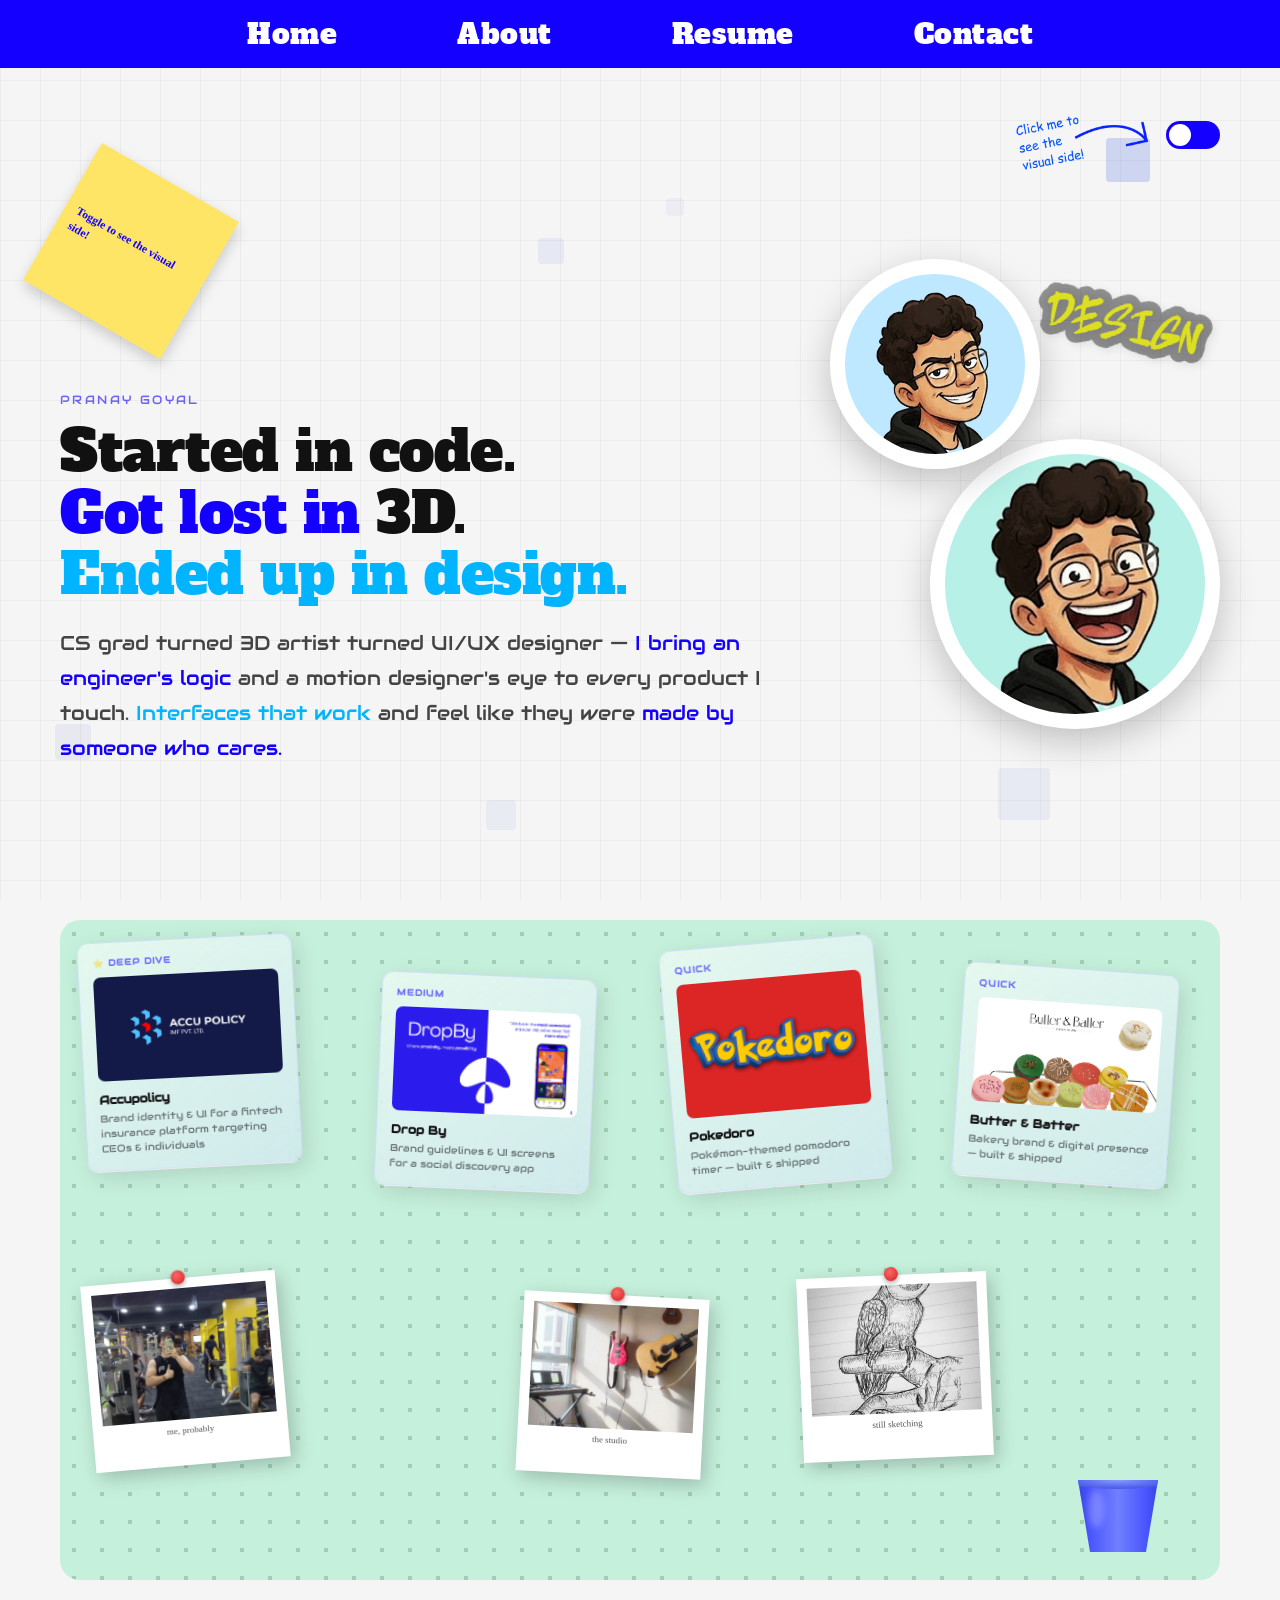
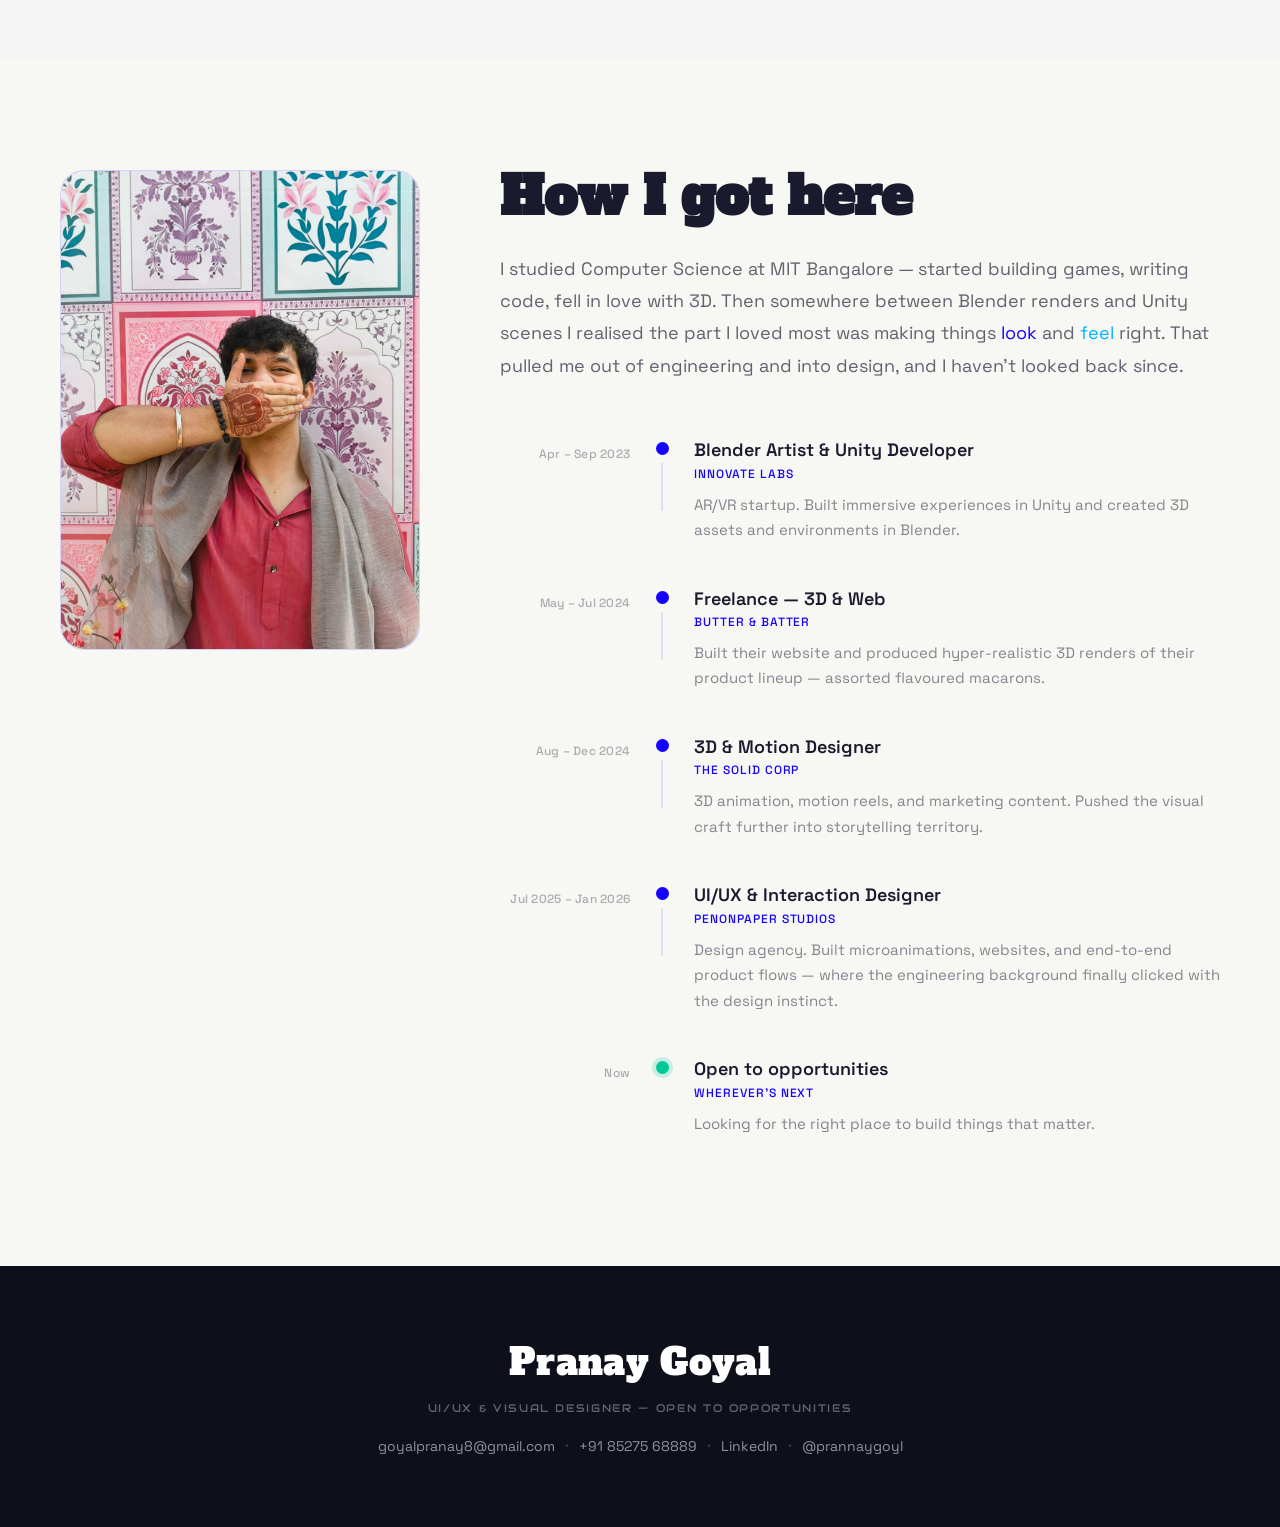
==== commit 7d602612: "fix avatar case sensitivity" ====
--- a/index.html
+++ b/index.html
@@ -67,10 +67,10 @@
             <div class="hero-right">
                 <div class="circles-wrapper" id="circlesWrapper">
                     <div class="circle circle-1">
-                        <img src="assets/avatar1.png" alt="Avatar 1">
+                        <img src="assets/Avatar1.png" alt="Avatar 1">
                     </div>
                     <div class="circle circle-2">
-                        <img src="assets/avatar2.png" alt="Avatar 2">
+                        <img src="assets/Avatar2.png" alt="Avatar 2">
                     </div>
                     <img src="assets/Grafitti.png" alt="DESIGN" class="design-sticker">
                 </div>
